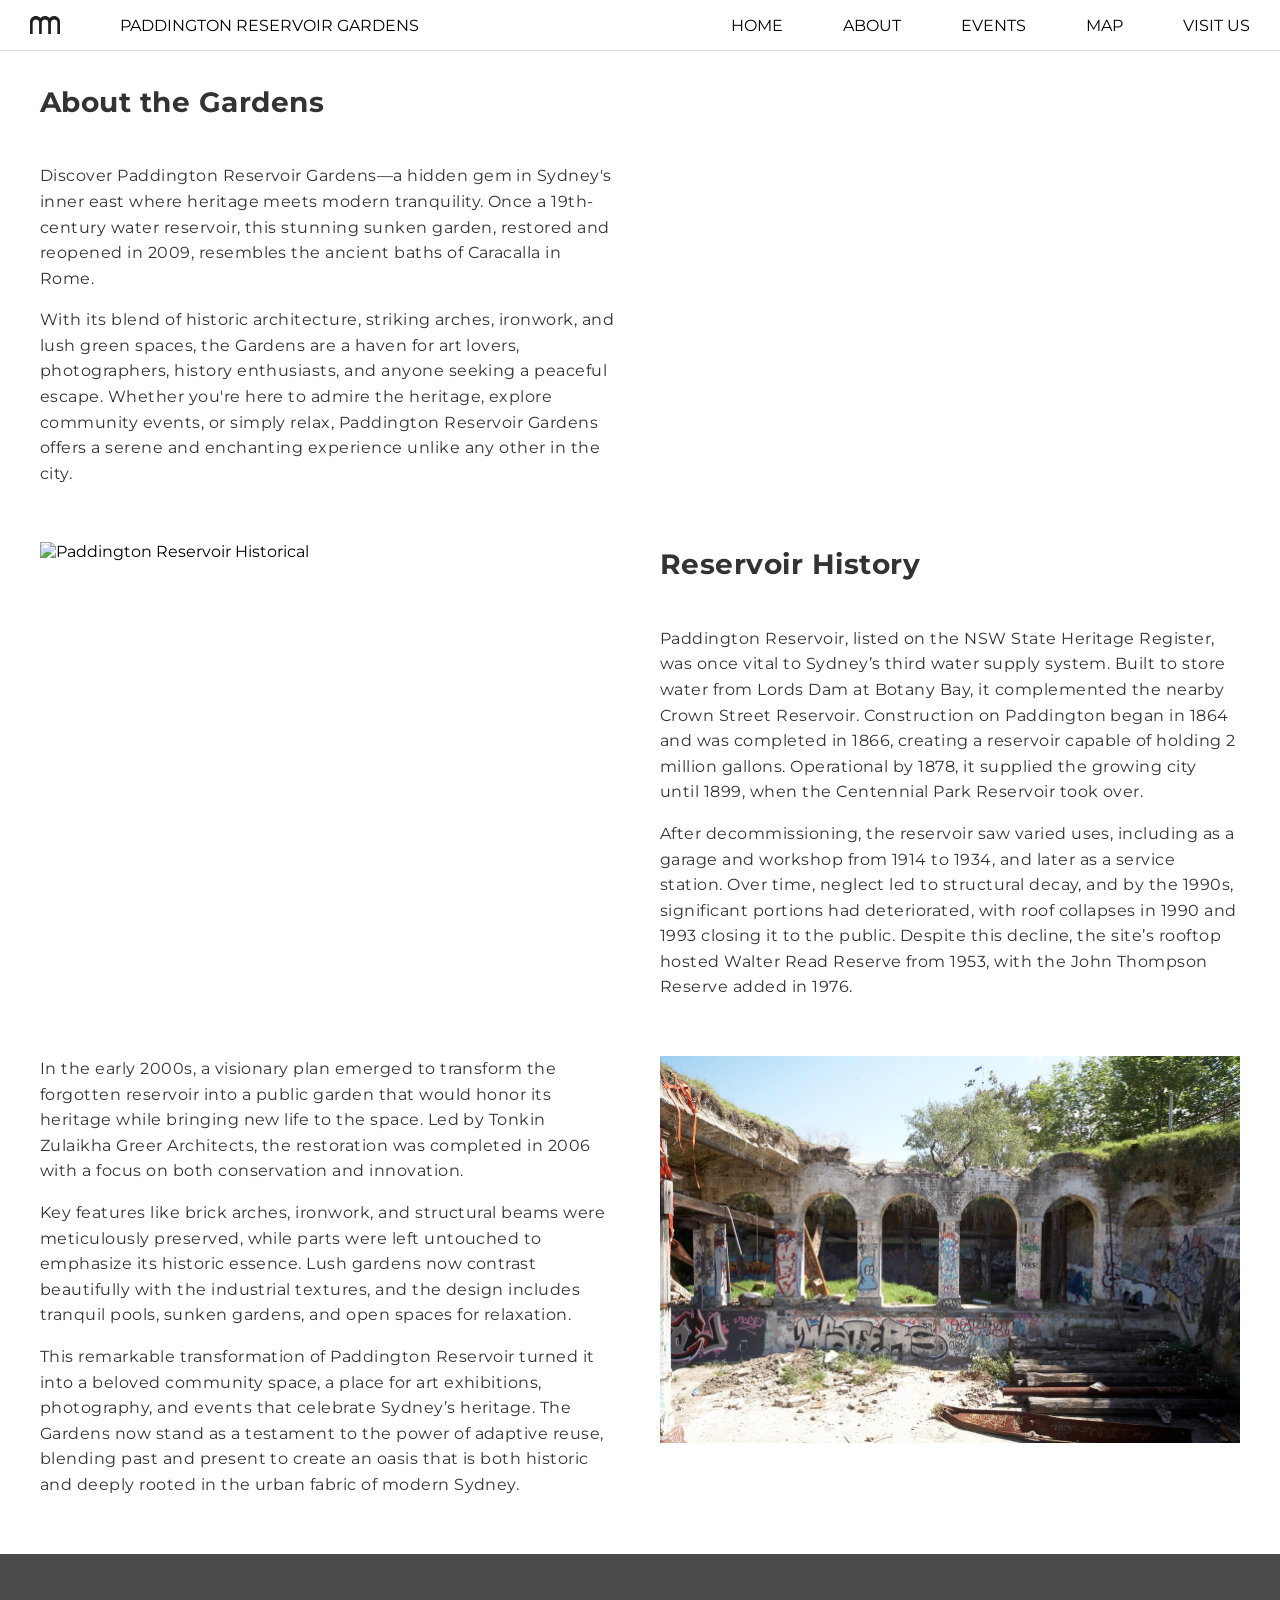
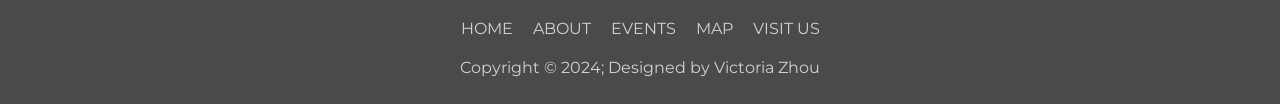
==== About.html @ a22ade81 "Add files via upload" ====
<!--Declares the language the document will be coded in-->
<!DOCTYPE html>
<!--Sets the language of the document to english-->
<html lang="en">
  <head>
      <!-- Meta information about the document-->
      <!--Sets the character encoding to UTF-8 for web compatibility-->
      <meta charset="UTF-8"> 
      <!--Meta description for Search Engine Optimisation-->
      <meta name="description" content="Paddington Reservoir Gardens">
      <!--Author of the webpage (myself)-->
      <meta name="author" content="Victoria Zhou">
      <!--Responsive design for mobile devices-->  
      <meta name="viewport" content="width=device-width, initial-scale=1.0">
      <!--Title of the webpage displayed in the browser tab-->
      <title>Paddington Reservoir Garden</title>

      <!--Link to Google Fonts for custom typography styles-->
      <link rel="preconnect" href="https://fonts.googleapis.com">
      <link rel="preconnect" href="https://fonts.gstatic.com" crossorigin>
      <link href="https://fonts.googleapis.com/css2?family=Montserrat:ital,wght@0,500;1,500&display=swap" rel="stylesheet">
      
      <!--Link to line awesome icons for social media and other icons-->
      <link rel= "stylesheet" href= "https://maxst.icons8.com/vue-static/landings/line-awesome/line-awesome/1.3.0/css/line-awesome.min.css" >
      
      <!--Link to external CSS stylesheet-->
      <link rel="stylesheet" href="Style.css">
  </head>

  <body>
    <!--The header section which contains the Navbar-->
    <header>  
      <!--Defines the area for navigation-->
      <nav>
        <!--Unordered list for sidebar navigation on smaller screen sizes-->
        <ul class="sidebar">
          <!--Close button in sidebar on smaller screen sizes which closes the sidebar using Javascript-->
          <li onclick=hideSidebar()><a href="#"><svg xmlns="http://www.w3.org/2000/svg" height="26px" viewBox="0 -960 960 960" width="26px" fill="#5f6368"><path d="m256-200-56-56 224-224-224-224 56-56 224 224 224-224 56 56-224 224 224 224-56 56-224-224-224 224Z"/></svg></a></li>
          <li><a href="Home.html">HOME</a></li>
          <li><a href="About.html">ABOUT</a></li>
          <li><a href="Events.html">EVENTS</a></li>
          <li><a href="MAP.html">MAP</a></li>
          <li><a href="Visit.html">VISIT US</a></li>
        </ul>
        
        <!--Container div for aligning content within the navbar-->
        <div class="navbar-container">
          <!--Logo designed by myself which also links to the homepage-->
          <div class="logo">
            <a href="Home.html"><img src="Assets/paddington logo.svg" alt="Logo" style="width: 40px; height: auto;"></a>
          </div>
          <!--Div for the text in the middle of the Navbar-->  
          <div class="middle-section"> PADDINGTON RESERVOIR GARDENS </div>
          <!--Unordered list for main navigation bar for larger screens-->
          <ul>
            <!--Links for the main Navbar, hidden on mobile using Javascript-->
            <li class="hideOnMobile"><a href="Home.html">HOME</a></li>
            <li class="hideOnMobile"><a href="About.html">ABOUT</a></li>
            <li class="hideOnMobile"><a href="Events.html">EVENTS</a></li>
            <li class="hideOnMobile"><a href="MAP.html">MAP</a></li>
            <li class="hideOnMobile"><a href="Visit.html">VISIT US</a></li>
            <div onclick=showSidebar() class="hamburger-menu">
            <!--Hamburger menu icon for toggling the sidebar in mobile view-->
            <a href="#"><svg xmlns="http://www.w3.org/2000/svg" height="26px" viewBox="0 -960 960 960" width="26px" fill="#5f6368"><path d="M120-240v-80h720v80H120Zm0-200v-80h720v80H120Zm0-200v-80h720v80H120Z"/></svg>
            </a>
            </div>
          </ul>
        </div>
      </nav>
      <!--End of header section-->
    </header>

    <!--The main section for presenting detailed historical information about the Paddington Reservoir Gardens -->
    <main>
      <!-- About section with a specific class for styling the historical content -->
      <section class="about-section">
        <!--Container for structuring the historical information allowing it to be styled in CSS-->
        <article class="container">
            <!--Div with class that allows the styling of the first paragraph section providing a brief overview of the Gardens-->
            <div class="AboutParagraph1">
              <!--Heading for the first section of the passage-->
              <h3>About the Gardens</h3>
              <br>
              <!--Paragraphs describing the garden and its appeal-->
              <p >Discover Paddington Reservoir Gardens—a hidden gem in Sydney's inner east where heritage meets modern tranquility. Once a 19th-century water reservoir, this stunning sunken garden, restored and reopened in 2009, resembles the ancient baths of Caracalla in Rome. </p>
              <p>With its blend of historic architecture, striking arches, ironwork, and lush green spaces, the Gardens are a haven for art lovers, photographers, history enthusiasts, and anyone seeking a peaceful escape. Whether you're here to admire the heritage, explore community events, or simply relax, Paddington Reservoir Gardens offers a serene and enchanting experience unlike any other in the city.</p>
            </div>

            <!--Image related to the first 'About the Gardens' section-->
            <!--This image was taken by myself; copyright Victoria Zhou-->
            <figure class="AboutImage1 ">
              <img class="first-image" src="Images/Paddington About Picture 1.JPG" alt="Paddington Resrvoir Gardens Present Day">
            </figure>
            
            <!--Second image of the Gardens, this time providing historical context-->
            <!--This image's copyright is JMD Design-->
            <figure class="AboutImage2"> 
              <img class="second-image" src="Images/Paddington About Picture 3.JPG" alt="Paddington Reservoir Historical">
            </figure>

            <!--Div with class that allows the styling of the second paragraph section providing detailed historical information-->
            <div class="AboutParagraph2">
              <!--Heading for the second section of the passage 'Reservoir History'-->
              <h3>Reservoir History</h3>
              <br>
              <!--Paragraphs about the original purpose of the reservoir and its decline-->
              <p>Paddington Reservoir, listed on the NSW State Heritage Register, was once vital to Sydney’s third water supply system. Built to store water from Lords Dam at Botany Bay, it complemented the nearby Crown Street Reservoir. Construction on Paddington began in 1864 and was completed in 1866, creating a reservoir capable of holding 2 million gallons. Operational by 1878, it supplied the growing city until 1899, when the Centennial Park Reservoir took over.</p>
              <p> After decommissioning, the reservoir saw varied uses, including as a garage and workshop from 1914 to 1934, and later as a service station. Over time, neglect led to structural decay, and by the 1990s, significant portions had deteriorated, with roof collapses in 1990 and 1993 closing it to the public. Despite this decline, the site’s rooftop hosted Walter Read Reserve from 1953, with the John Thompson Reserve added in 1976.</p>
            </div>

            <!--Div with class that allows the styling of the third paragraph section which focuses on the reservoir's restoration-->
            <div class="AboutParagraph3">
              <!--Paragraphs detailing the restoration project-->
              <p>In the early 2000s, a visionary plan emerged to transform the forgotten reservoir into a public garden that would honor its heritage while bringing new life to the space. Led by Tonkin Zulaikha Greer Architects, the restoration was completed in 2006 with a focus on both conservation and innovation. </p>
              <p>Key features like brick arches, ironwork, and structural beams were meticulously preserved, while parts were left untouched to emphasize its historic essence. Lush gardens now contrast beautifully with the industrial textures, and the design includes tranquil pools, sunken gardens, and open spaces for relaxation. </p>
              <p>This remarkable transformation of Paddington Reservoir turned it into a beloved community space, a place for art exhibitions, photography, and events that celebrate Sydney’s heritage. The Gardens now stand as a testament to the power of adaptive reuse, blending past and present to create an oasis that is both historic and deeply rooted in the urban fabric of modern Sydney.</p>
            </div>

            <!--Third image of the Gardens in a state of ruin-->
            <!--This image's copyright is JMD Design-->
            <figure class="AboutImage3">
              <img class="second-image" src="Images/Paddington About Picture 4.jpg" alt="Paddington Reservoir In Ruins">
            </figure>
        </article>
       </section>
       <!--End of main section-->
    </main>

   <!--Footer containing social media links, navigation links, and copyright-->
  <footer>
    <!--Unordered list for social media icons for Instagram, Twitter and Facebook with links that link to sites-->
    <ul class="social-icon">
      <li><a href="https://www.instagram.com/explore/locations/113509/paddington-reservoir-gardens/"><i class="lab la-instagram"></i></a></li>
      <li><a href="https://x.com/AdaptiveReuse/status/1639824423577595910"><i class="lab la-twitter"></i></a></li>
      <li><a href="https://www.facebook.com/pages/Paddington%20Reservoir%20Gardens/176541355803642/"><i class="lab la-facebook"></i></a></li>
    </ul>
    <!--Unordered list for footer navigation with quick links to the other pages-->
    <ul class="menu">
      <li><a href="Home.html">HOME</a></li>
      <li><a href="About.html">ABOUT</a></li>
      <li><a href="Events.html">EVENTS</a></li>
      <li><a href="MAP.html">MAP</a></li>
      <li><a href="Visit.html">VISIT US</a></li>
    </ul>
    <!--Copyright information and credit-->
    <p>Copyright © 2024; Designed by Victoria Zhou</p>
  </footer>  

    <!--Javascript for toggling the sidebar on and off on smaller screens especially for mobile screens-->
    <script> 
      //Function to display the sidebar when the hamburger menu is clicked
      function showSidebar(){
        const sidebar = document.querySelector('.sidebar')
        sidebar.style.display = 'flex'
      }

      //Function to hide the sidebar when the close button inside the sidebar is clicked
      function hideSidebar(){
        const sidebar = document.querySelector('.sidebar')
        sidebar.style.display = 'none'
      }
    </script>
        
  </body>
---- Style.css ----
/* Resets default styles for all elements*/
* {
  margin: 0; /* Removes default margin from all elements */
  padding: 0; /* Removes default padding from all elements */
  max-width: 100%; /* Limits the max width of all elements to the viewport */
  box-sizing: border-box; /* Simplifies layout management by ensuring specified widths and heights remain consistent*/
  scroll-behavior: smooth; /* Enables smooth scrolling for internal links so page scrolls smoothly to target section*/
}

body {
  font-family: "Montserrat", sans-serif; /* Sets the font to "Montserrat" for the entire document */
  background-color: white; /* Sets the background colour of the body to white */
  overflow-x: hidden; /* Hides horizontal overflow to prevent scrollbars */
}

.background-container{
  height: 100vh; /* Sets height of the background container to 100 viewport height */
  /* This background image was taken by myself; Copyright Victoria Zhou */
  background-image: linear-gradient(rgba(0, 0, 0, 0.5), rgba(0, 0, 0, 0.5)), url("Images/Paddington\ Landing\ Page.JPG"); 
  /* Inserts the background image and sets gradient overlay for greater contrast */
  background-size: cover; /* Ensures the background image covers the entire container */
  background-repeat: no-repeat; /* Prevents the background image from repeating */
  background-position: center; /* Centres the background image */
  
}

/* Navbar container styling */
.navbar-container {
  display: flex; /* uses flexbox to set the contents with flexible properties  */ 
  justify-content: space-between; /* Distributes items evenly */
  align-items: center; /* Vertically centres items */
  background-color: white; /* Sets background colour to white */
  border-bottom: 1px solid #ddd; /* Adds a light gray border at the bottom of the Navbar */
  z-index: 100; /* Ensures the Navbar appears above all other content */
  top: 0; /* Positions the Navbar at the top */
  position: fixed; /* Fixes the Navbar at the top of the viewport */
  width: 100%; /* Ensures navbar spans across the full width of the viewport */
 }

 /* Logo styling within the Navbar */
.logo { 
  height: 50px; /* Sets a fixed height for the logo at 50px */ 
  min-width: 90px; /* Sets a minimum width for the logo at 90px */
}

/* Middle section (Paddington Reservoir Gardens title) styling of the navbar */
.middle-section {
  margin-left: 30px; /* Adds 30px margin to the left */
  white-space: nowrap;/* Prevents text wrapping so that it stays a single line */
  text-align: center; /* Centres text */
}

/* Navigation styling */ 
nav ul{
  width: 100%; /* Sets the width of the navigation list */
  list-style: none; /* Removes default list styling like the underlines */
  display: flex; /* uses flexbox to set the contents with flexible properties */
  justify-content: flex-end; /* Aligns items to the right */
  align-items: center; /* Vertically centres the items */
}

nav li{
  height: 50px; /* Sets fixed height of 50px for navigation items */
}

nav a{
  height: 100%; /* Makes the anchor tag fill the full height of the list item */
  padding: 0 30px; /* Adds horizontal padding of 30px */
  text-decoration: none; /* Removes underline from links */
  display: flex; /* Uses flexbox for layout */
  align-items: center; /* Vertically centres text within links */
  color: black; /* Sets text colour to black */
}

/* Hover effect for navigation links */
nav ul li a:hover {
  background-color: #b3db9a; /*Changes background colour to light green on hover */
}

/* Hover effect for hamburger menu */
.hamburger-menu:hover{
  background-color: #b3db9a; /* Changes background colour on hover to light green */
  height: 50px; /* Sets a fixed height of 50px */
}

/* Sidebar styling for mobile version of the menu */
.sidebar {
  position: fixed; /* Fixes the sidebar to the right */
  top: 0; /* Positions sidebar to the top */
  right: 0; /* Positions sidebar to the right */
  height: 100vh; /* Sets full viewport height */
  width: 250px; /* Sets fixed width at 250px */
  z-index: 999; /* Ensures sidebar appears above all other content */
  background-color: rgba(255,255,255,0.8); /* Sets a semi-transparent background */
  backdrop-filter: blur(10px); /* Adds a blur effect to the background */
  box-shadow: -10px 0 10px rgba(0,0,0,0.1); /* Adds a shadow effect */
  display: none; /* Hides sidebar by default */
  flex-direction: column; /* Stacks items vertically */
  align-items: flex-start; /* Aligns items to the start on the cross axis*/
  justify-content: flex-start; /* Aligns items to the start on the main axis*/
}

/* List styling within the sidebar */
.sidebar li {
  width: 100%; /* Sets width to fill the sidebar */
}

.sidebar a {
  width: 100%; /*Sets anchor tag width to fill the sidebar item */

}

/* Hamburger menu styling for mobile navigation */
.hamburger-menu{
  display: none; /* Hides hamburger menu by default */
}

/* Hero section styling */
.hero-container {           
  justify-content: flex-start; /* Align text to the left */
  align-items: flex-start; /* Aligns items to the top */
  height: 100vh; /* Hero section fills full height of the viewport */
  width: 80vh; /* A fixed width of 80 viewport height has been set */
  padding-top: 120px; /* Adds top padding of 120px */
  padding-left: 40px; /* Adds left padding of 40px */
}

/* Text styling in the hero section */
.hero-text {
  color: white; /* Sets text colour to white */
  max-width: 80%;  /* Limits the width of the hero text to 80% of the screen */
  overflow: hidden; /*Hides overflow text */
}

/* Headings and paragraph styles in the hero text */
.hero-text h1 {
  font-size: 2.5rem; /* Sets the font size for h1 to 2.5rem */
  font-weight: bold; /* makes h1 bold */
}

.hero-text h2 {
  font-size: 1.8rem; /* Sets font size to 1.8rem for h2 */
}

.hero-text p {
  font-size: 1rem; /* Sets font size for paragraph text to 1rem */
}

/* Overview text (second text section) styling */ 
.overview-text {
  position: absolute; /* Positions absolutely within the container so it doesn't affect the positioning of other elements */
  bottom: 100px; /* Positions from the bottom at 100px */
  right: 20px; /* Positions from the right at 20px */
  color: white; /* Sets text colour to white */
  font-size: 1.5rem; /* Sets font size to 1.5rem */
  text-align: right; /* Aligns text to the right */
  z-index: 1; /* Z-index places it above other elements */
}

/* Wrapper for the text content */
.text-wrapper {
  max-width: 500px; /* Sets a maximum width for the text wrapper at 500px */
  text-align: left; /* Aligns text to the left */
  padding: 40px; /* Adds 40px of padding on all sides */
}

/* Keyframes for scroll-down button animation */
@keyframes scroll-down {
  0%{
      transform: translateY(20%); /* Starts with a downward position */
      opacity: 0; /* Starts invisible */
  }
  50% {
      transform: translateY(-20%); /* Moves upward */
      opacity: 1; /* Becomes visible */
  }
  100% {
      transform: translateY(20%); /* Moves downward again */
      opacity: 0; /* Becomes invisible again */
  }
}

/* Scroll-down button styling */
.scroll-down {
  width: 30px; /* Sets width of button at 30px */
  height: 60px; /* Sets height of button at 60px */
  display: grid; /* Uses grid layout, allowing for 2D arrangement of rows and columns */
  place-content: center; /* Centres content */
  font-size: 30px; /* Sets size of button at 30px */
  color: white; /* Sets button colour to white */
  border: 3px solid rgba(255,255,255, 0.4); /* Adds a border with transparency */
  border-radius: 100px; /* Rounds corners by 100px*/ 
  position: absolute; /* Positions absolutely meaning it won't affect the layout of other elements*/
  bottom: 48px; /* Positions 48px from the bottom */
  left: 50%; /* Centres horizontally */
  text-decoration: none; /* Removes underline from link */ 
}

/* Animation applied to scroll-down icon */ 
.scroll-down .las {
  animation: scroll-down 2s ease infinite; /* Applies scroll-down animation infinitely */
}

/* Styling of title of gallery */
.gallery-title {
  display: block; /* Displays as block element so it can have margin and padding applied */
  font-weight: 700; /* Sets font-weight to bold */
  font-size: 40px; /* Sets font size to 40px */
  padding-top: 70px; /* Adds top padding of 70px */
  padding-left: 50px; /* Adds left padding of 50px */
}

/* Gallery styling */
.gallery{
  max-width: 1000px; /* Sets a maximum width of 1000px for the gallery */
  display: flex; /* uses flexbox to set the contents with flexible properties */
  overflow-x: scroll; /* Enables horizontal scrolling */
}

/* Gallery item styling */
.gallery div{
  width: 100%; /* Sets width to fill the gallery */
  display: grid; /* Uses the grid layout, allowing for 2D arrangement of rows and columns*/
  grid-template-columns: auto auto auto; /* Creates three equal columns */
  grid-gap: 20px; /* Applies a grid gap between the items of 20px */
  padding-bottom: 20px; /* Bottom padding used for spacing between the gallery and footer */
  flex: none; /* Ensures the item does not grow or shrink in a flex container */
}

/* Gallery image styling */
.gallery div img{
  border-radius: 20px; /* Rounds the corners of the images by 20px */
  width: 100%; /* Sets image width to fill its container */
  height: 400px; /* Fixes image height to 400px */
  object-fit: cover; /* Ensures the image covers the area without distorting the aspect ratio */
  overflow: hidden; /* Prevents content from overflowing from the image container */
  transition: transform 0.5s; /* Adds a smooth zoom effect on hover */
}

/* Styling the gallery webkit */
.gallery::-webkit-scrollbar{
  display: none; /* Hides the scrollbar for a cleaner look */
}

/* Styling the positions of the images */
.gallery-wrap{
  display:flex; /* uses flexbox to set the contents with flexible properties */
  align-items: center; /* Centres items vertically within the container */
  justify-content: center; /* Centres items horizontally within the container */
  margin: 5% auto; /* Adds 5% margin on the top and bottom and auto centres it horizontally within its parent container */
}

/* Styling the back button and forward button on the gallery */
#backBtn, #forwardBtn{
  width: 50px; /* Sets the button width for consistent sizing */
  cursor: pointer; /* Changes cursor to pointer on hover for clickability */
  margin: 40px; /* Adds margins of 40px around the buttons for separation */
}

/* Styling the hover and transform in the gallery */
.gallery div img:hover{
  cursor:pointer; /* Adds pointer cursor on hover */
  transform: scale(1.1) /* Scales the image for a zoom effect */
}

/* Styling the footer */
footer {
position: relative; /* Position set to relative to allow it to be positioned relative to its original place in the document flow */
width: 100%; /* Sets the span of the footer to full width */
background: #4A4A4A; /* Dark background for contrast */
height: 150px; /* Fixed height at 150px for consistency */
display: flex; /* Enables flexbox layout for arranging items within the footer */
justify-content: center; /* Horizontally centres items in the footer */
align-items: center; /* Vertically centres items in the footer */
flex-direction: column; /* Stack elements vertically */
}

/* Styling that positions social icons and menu links */
footer .social-icon, 
footer .menu {
  position: relative; /* Position set to relative to allow it to be positioned relative to its original place in the document flow */
  display: flex; /* Enables flexbox layout for easier alignment of items */
  justify-content: center; /* Horizontally centres items within the container */
  align-items: center; /* Vertically centres items within the container */
  margin: 10px 0; /* Adds vertical spacing (10px) on top and bottom to separate elements from others */
  flex-wrap: wrap; /* Allows items to wrap onto the next line if they exceed the container's width */
}

/* Styling the social-icon and menu */
footer .social-icon li,
footer .menu li {
  list-style: none; /* Removes default list bullet points for list items */
}

/* styling social icons in the footer */
footer .social-icon li a {
  font-size: 2em; /* Increases font size to 2em, making icons more prominent */
  color: #fff; /* Sets text colour to white */
  margin: 0 10px; /* Adds 10px of horizontal space on each side of each icon for better spacing */
  display: inline-block; /* Makes the element respect padding and margin settings for animations */
  transition: 0.5s; /* Smoothly transitions properties over 0.5 seconds */
}

/* Styling the social icons to give the icons a floating appearance when hovered over */
footer .social-icon li a:hover {
  transform: translateY(-10px);  /* Moves the icon 10px upwards when hovered */
}

/* Styling footer menu links */
footer .menu li a {
  font-size: 1em; /* Sets font size to 1em for readability */
  color: #fff; /* Ensures the link text colour is white */
  margin: 0 10px; /* Adds 10px of space on each side of the links for even spacing */
  display: inline-block; /* Makes each link respect margins and align horizontally */
  transition: 0.5s; /* Smooth transition effect for opacity on hover */
  text-decoration: none; /* Removes the default underline from links */
  opacity: 0.75; /* Sets an initial transparency for subtle visual effect */
}

/* Styling footer menu links to be more interactive by giving visual feedback */ 
footer .menu li a:hover {
  opacity: 1; /* Increases opacity to full visibility when hovered */
}

/* Styles the paragraph text in the footer (copyright attribution) */
footer p {
  color: #fff; /* Sets text colour to white for contrast against the footer background */
  text-align: center; /* Centres the paragraph text horizontally */
  margin-top: 10px; 
  margin-bottom: 10px; /* Adds vertical spacing to separate the paragraph from other footer elements */
  font-size: 1em; /* Sets a readable font size at 1em */
  opacity: 0.75; /* Adds a slight transparency for a less prominent appearance */
}

/* Styling the container for the about section to set up a grid layout for paragraph and image elements */
.container {  
  display: grid; /* Enables CSS Grid for flexible, 2D layout */
  grid-template-columns: 1fr 1fr; /* Defines a two-column grid with each column taking up an equal fraction */
  gap: 40px 40px; /* Sets 40px spacing between columns and rows */
  padding-left: 40px; /* Adds 40px padding on the left for spacing */
  padding-right: 40px; /* Adds 40px padding on the right for spacing */
  padding-bottom: 40px; /* Adds 40px padding at the bottom for spacing */
  align-items: start; /* Aligns items at the start of each cell vertically */
  grid-auto-flow: row; /* Arranges grid items by row, filling rows before creating new rows */
  grid-template-areas: /* Defines custom grid areas for specific item placement */
    "AboutParagraph1 AboutImage1 "
    "AboutImage2 AboutParagraph2"
    "AboutParagraph3 AboutImage3";
}

/* Styling the paragraphs in the container to add spacing for each paragraph to serve as a line break */
.container p{
  padding-bottom: 1em; /* Adds 1em space below paragraphs to separate them vertically */
}

/* Styling the images so that they are responsive and fit in the grid */
.AboutImage1 img, .AboutImage2 img, .AboutImage3 img {
  width: 100%; /* Makes images fully responsive to container width */
  height: auto; /* Adjusts height to maintain image aspect ratio */
  max-width: 100%; /* Ensures images don’t exceed container width */
  object-fit: cover; /* Ensures images cover the container without distortion */
  display: flex; /* Provides flexible alignment if needed */
  align-items: center; /* Centres images vertically if contained in a flex layout */
}

/* Styling for about paragraph 1 */
.AboutParagraph1 {  
  font-size: 1.5rem; /* Sets font size to 1.5rem for readability */
  line-height: 1.6; /* Increased line spacing for readability */
  letter-spacing: 0.02em; /* Adds slight letter spacing for improved clarity */
  color: #333; /* Dark color for high contrast */
  text-align: left; /* Aligns text to the left */
  padding-top: 80px; /* Adds 80px padding on top of the paragraph for spacing */
  /* padding-left: 40px;
  padding-right: 40px; */
}

/* Styling for about image 1 */
.AboutImage1  { 
  grid-area: AboutImage1 ; /* Assigns each image to a specific grid area for custom layout */
}

/* Styling for about image 2 */
.AboutImage2 { 
  grid-area: AboutImage2; /* Assigns each image to a specific grid area for custom layout */
}

.AboutParagraph2 { 
  font-size: 1.5rem; /* Sets font size to 1.5rem for readability */
  line-height: 1.6; /* Increased line spacing for readability */
  letter-spacing: 0.02em; /* Adds slight letter spacing for improved clarity */
  color: #333; /* Dark color for high contrast */
  text-align: left; /* Aligns text to the left */
}

/* Styling for about image 3 */
.AboutParagraph3 { 
  font-size: 1.5rem; /* Sets font size to 1.5rem for readability */
  line-height: 1.6; /* Increased line spacing for readability */
  letter-spacing: 0.02em; /* Adds slight letter spacing for improved clarity */
  color: #333; /* Dark color for high contrast */
  text-align: left; /* Aligns text to the left */
}

.AboutImage3 { 
  grid-area: AboutImage3; /* Assigns each image to a specific grid area for custom layout */
}

/* General paragraph styling */
p {
  font-size: 1rem; /* Sets default font size for paragraph text */
}

/* Events heading styling to create a visually distinct section start */
.events-header h1 {
  font-size: 2.5em;
  padding-top: 100px; /* Adds 100px space above the heading */
  padding-left: 80px; /* Adds 100px space above the heading */
}

/* Events container styling for flex layout */
.events-container{
  display: flex; /* Enables flexbox layout for arranging child elements */
  justify-content: space-between;  /* Distributes child elements evenly, with space in between */
  flex-wrap: wrap; /* Allows child elements to wrap to a new line if container width is exceeded */
  margin-top: 100px; /* Adds spacing above the container */
  margin: 70px; /* Adds 70px of space on all sides */
}


/* Styling individual event card */
.card{
  flex: 1 1 30%; /* Sets flexible basis of 30% width for each card */
  width: 325px; /* Limits card width to 325px for a consistent layout */
  overflow: hidden;  /* Hides overflow content */
  margin: 20px; /* Adds 20px margin around each card for spacing */
  max-width: 100% /* Ensures card doesn’t exceed container width */
}

/* Image styling within cards */
.card img{
  width: 100%; /* Images span full width of the card */
  height: 250px; /* Fixes image height to 250px */
  object-fit: cover; /* Scales image to cover the space without distortion */
}

/* Giving date and type elements flex layout */
.date-type {
  display: flex; /* Enables flex layout for items inside date-type */
  align-items: center; /* Centres items vertically */
  justify-content: space-between; /* Places space between items */
}

/* Styling for events-title and head-on to provide distinct typography */
.events-title {
  font-size: 30px; /* Large font size at 30px for visibility */
  font-weight: 700; /* Bold font for emphasis */
  padding-bottom: 20px; /* Adds spacing below the title of 20px */
  padding-top: 20px; /* Adds spacing above the title of 20px */ 
}

.card-content .events-title{
  text-decoration: none; /* Removes underline from text */
  font-size: 30px; /* Large font size at 30px for visibility */
  font-weight: 700; /* Bold font for emphasis */
  padding-bottom: 20px; /* Adds spacing below the title of 20px */
  padding-top: 20px; /* Adds spacing above the title of 20px */ 
  color: black; /* Changes text colour to black */
  display: inline-block; /* Allows user to apply padding as expected */
}

.card-content .events-title:hover {
  color: green; /* Hover colour will be green */
}

.head-on {
  font-size: 20px; /* Medium font size of 20px for readability */
  font-weight: 400; /* Normal font weight */
  padding-bottom: 20px; /* Adds spacing below */
}

/* styling for view details button */ 
.btn {
  background-color: transparent; /* Transparent background for minimal styling */
  text-decoration: none; /* Removes underline from text */
  color: black; /* Black text for visibility */
  font-weight: 700; /* Bold font weight for emphasis */
  font-size: 16px;
}

.btn:hover {
  color: green; /* Changes text color to green on hover for visual feedback */
}

/* styling the map-section layout */
.map-section {
  min-height: 90vh; /* Sets minimum height to 90% of the viewport height */
  display: flex; /* Uses flexbox for layout */
  align-items: center; /* Centres items vertically within the section */
  justify-content: center; /* Centres items horizontally */
  gap: 5em; /* Adds a 5em space between child elements */
  padding: 0px 20px; /* Adds horizontal padding to the section of 20px */
}

/* Container and text styling */
.box {
  max-width: 600px; /* Limits the width of the box for readability */
}

.box h1{
  font-size: 4em; /* Large font size for main heading */
}

.box p{
  padding-top: 30px; /* Adds spacing above paragraph text */
  font-size: 1em; /* Sets font size for paragraph text */
  letter-spacing: 0.02em; /* Adds slight letter spacing */
  line-height: 1.6; /* Improves readability with increased line height */
}

/* iframe styling for interactive map */
iframe{
  border-radius: 2em; /* Adds rounded corners of 2em to the iframe for a softer appearance */

}

.map-container {
  width: 100%; /* Ensures the container takes full width */
  max-width: 100vw; /* Limits width to full viewport width */
  padding: 0 1rem; /* Adds a bit of padding to the sides */
}

.map-container h1 {
  padding-left: 50px; /* Adds left padding of 50px to position the heading */
  padding-bottom: 20px; /* Adds space below the heading of 20px */
  font-size: 1.8em; /* Sets heading size at 1.8em*/
  margin-bottom: 1rem; /* Adds spacing after heading at 1rem*/
}

/* Attraction name text styling */
.attraction-name i{
  font-size: 1.2rem; /* Sets icon font size */
}

.attraction-name span{
  font-style: italic; /* Italicizes text for visual emphasis */
}

/* Styling grid layout for nearby-grid */
.nearby-grid{
  display: grid; /* Uses grid layout for structuring items */
  grid-template-columns: repeat(4, 1fr); /* Sets a 4-column layout */
  gap: 1rem; /* Adds spacing between grid items */
  padding-left: 50px; /* Adds padding on the left side */
  padding-right: 50px; /* Adds padding on the right side */
  padding-bottom: 100px; /* Adds padding at the bottom */
}

/* Styling images in nearby-cards */
.nearby-grid .nearby.cards img {
  width: 100%; /* Ensures images span full width of grid item */
  height: 200px; /* Fixes image height */
  object-fit: cover; /* Ensures images cover space without distortion */
  border-radius: 10px; /* Optional: to round the corners */
  cursor: pointer; /* Adds pointer cursor on hover */
}

/* Styling the attraction names with alignment, spacing and interactivity */
.attraction-name {
  font-size: 1.2em; /* Sets size for attraction names at 1.2em */
  padding-top: 1rem; /* Adds space above the name at 1rem */
  text-align:left; /* Aligns text to the left */
  display: flex; /* Flexbox for icon and text alignment */
  align-items: center; /* Centres items vertically */
  gap: 0.5rem; /* Adds space between icon and text */
  /*cursor: pointer; /* Adds pointer cursor for interactive feel */
}

/* Styling the header of the visit section */
.visit-header {
  padding-top: 100px; /* Adds top padding of 100px */
  padding-bottom: 60px; /* Adds bottom padding of 60px */
  padding-left: 40px; /* Adds left padding of 40px */
  padding-right: 20px; /* Adds right padding of 20px */
 }

 /* Styling the section of text under the header */
 .opening-info {
  padding-top: 0px; /* No padding at the top */
  padding-right: 20px; /* Adds right padding of 20px */
 }

 /* Styling the text and pictures into two columns with structured padding and alignment */
.visit-us-paragraph-picture {
  display: grid; /* Uses grid for structured layout */
  padding-top: 80px; /* Adds top padding of 80px */
  grid-template-columns: auto auto; /* Creates two equal-width columns */
  gap: 10px 100px; /* Adds horizontal of 10px and vertical gap of 100px*/ 
  padding-right: 40px; /* Adds right padding */
  align-items: start; /* Aligns items at the top */
  grid-auto-flow: row; /* Places items in rows */
  grid-template-areas: 
  "visit-header visit-image-container" /* Defines custom grid areas */
} 

/* Visit image styling */
.visit-image-container img {
  padding-left: 40px; /* Adds left padding of 40px */
  width: 100%; /* Makes image responsive */
  height: auto; /* Maintains aspect ratio */
  max-width: 100%; /* Prevents image from exceeding container width */
  object-fit: cover; /* Ensures image covers space proportionally */
  display: flex;  /* Sets the display to flex, allowing alignment adjustments */
  align-items: center; /* Centres image within flex container */
  margin-bottom: 50px; /* Adds space below image of 50px */
}

/* Visit header styling */
.visit-header {  
  font-size: 1.5rem; /* Sets font size for the header at 1.5rem */
  line-height: 1.6; /* Improves readability with increased line spacing */
  letter-spacing: 0.02em; /* Adds slight spacing between letters */
  color: #333; /* Sets text color to dark gray */
  text-align: left; /* Aligns text to the left */
  padding-top: 80px; /* Adds padding of 80px above the header */
}

/* Visit image container grid area */
.visit-image-container {
  grid-area: visit-image-container; /* Sets the grid area for the visit image container */
}

/* Features section padding */
 .features {
  padding-top: 0px; /* No padding added to the top */
  padding-bottom: 150px; /* Adds 150px padding at the bottom */
  padding-left: 40px; /* Adds padding of 40px on the left side */
  padding-right: 20px; /* Adds padding of 20px on the right side */
  padding-bottom: 25px; /* Adds padding of 25px at the bottom */
 }

/* Card container layout */
.card-container{
  display: flex; /* Sets flexbox for the container layout */
  position: relative; /* Sets positioning relative for positioning inner elements */
  justify-content: center; /* Centres all items horizontally */
  align-items: center; /* Centres items vertically within the container */
  flex-wrap: wrap; /* Allows items to wrap to the next line if they don't fit */
  padding-bottom: 50px; /* Adds 50px padding at the bottom of the container */
}

/* Visit box (individual card) styling */
.card-container .visit-box{
  width:300px; /* Sets fixed width of each card */
  height: 350px; /* Sets fixed height of each card */
  border-radius: 10px; /* Rounds the card corners with a radius of 10px */
  background-color: #fff; /* Sets card background color to white */
  margin: 20px; /* Adds 20px margin around each card */
  position: relative; /* Relative positioning for child element adjustments */
  box-shadow: 0px 0px 8px rgba(0, 0, 0, 0.2); /* Adds a subtle shadow around the card */

}

/* Content inside each visit box */
.card-container .visit-box .box-content {
  display: flex; /* Uses flexbox layout */
  flex-direction: column; /* Stacks items vertically */
  align-items: center; /* Centres items horizontally */
  text-align: center; /* Centres text within the box */
  height: 100%; /* Makes content span the full height of the box */
  padding: 20px; /* Adds 20px padding around the content */
}

/* Icon styling in the box content */
.card-container .visit-box .box-content .icon{
  font-size: 48px; /* Sets icon font size to 48px */
  padding: 15px; /* Adds padding of 15px around the icon */
}

/* Title styling within box content */
.card-container .visit-box .box-content .title{
  font-size: 24px; /* Sets font size for the title text */
  font-weight: bold; /* Makes the title bold */
  padding: 10px; /* Adds 10px padding around the title */
}

/* Description styling at the bottom of the visit box */
.card-container .visit-box .box-content .description {
  position: absolute; /* Positions the description within the box */
  bottom: 40px; /* Positions description 40px from the bottom of the box */
  max-width: 80%; /* Limits description width to 80% of the container */
  font-size: 14px; /* Sets font size of description text */
  margin-top: auto; /* Automatically adds margin above the description to push it down */
  line-height: 1.6; /* Sets line height for readability */
}

/* Media query for devices with a maximum width of 768px like mobiles and tablets */
@media only screen and (max-width: 768px){

  /* Positions the scroll down indicator to the left at 45% of the background
  This is due to it not being centred when the screen minimises */
  .scroll-down {
    left:45%;
  }

  /* Adds top padding to the gallery title to provide space */
  .gallery-title {
    padding-top: 50px;  /* Reduced margin for mobile devices */
  }
  
  /* Sets the gallery layout to a single column on mobile devices */
  .gallery div {
    grid-template-columns: auto; /* Display one images per row on mobile 
    Due to issues with the Javascript only 2 images will show when scrolled*/
  }
 
  /* Sets a fixed height for images in the gallery to maintain uniformity */
  .gallery div img{
    height: 300px;
  }

   /* Adds vertical margin to the gallery wrapper for spacing */
  .gallery-wrap{
    margin: 40px 0px; /* Provides vertical spacing of 40px around the gallery */
  }

  /* Styles for the navigation buttons */
  #backBtn, #forwardBtn{
    margin: 10px; /* Adds margin around buttons */
    width: 40px; /* Sets a fixed width for buttons */

  }

   /* Styles the gallery container to allow horizontal scrolling */
  .gallery{
    display: flex; /* Uses flexbox for layout */
    overflow: hidden; /* Hides overflow to create a clean look */
    position: relative; /* Enables child elements to be positioned absolutely within this element */
    width: 100%; /* Ensures the gallery takes the full width of the parent */
  }

  /* Sets up the individual gallery divs for scrolling */
  .gallery div{
    display: flex; /* Uses flexbox for child image alignment */
    transition: transform 0,5s ease; /* Smooth transition for image scrolling */
  }

  /* Styles for each span in the gallery for sliding effects */
  .gallery span{
    min-width: 100%; /* Each span takes the full width of the gallery */
    flex-shrink: 0; /* Each span takes the full width of the gallery */
    display: none; /* Initially hides all spans */

  }

  /* Displays the first span in the gallery */
  .gallery span:first-child{
    display: block; /* Only the first image is visible */
  }

  /* Hides elements with this class on mobile devices */
  .hideOnMobile{
    display: none; /* Ensures these elements do not show on smaller screens */
  }

  /* Shows the hamburger menu for mobile navigation */
  .hamburger-menu{
    display: block; /* Makes the hamburger menu visible */
  }

  /* Adjusts hero text sizes for mobile devices */
  .hero-text h1 {
    font-size: 2rem; /* Sets font size for the main heading to 2rem*/
  }
  .hero-text h2 {
    font-size: 1.4rem; /* Sets font size for the subheading to 1.4rem*/
  }

  /* Hides the middle section of the Navbar on mobile devices */
  .middle-section {
    display: none; /* Prevents the middle section from displaying */
  }

  /* Sets sidebar width to full on mobile devices */
  .sidebar{
    width: 100%; /* Ensures sidebar takes full width */
  }

  /* Adjusts background position for better appearance on smaller screens */
  .background-container {
    background-position: center top; /* Centres the background at the top */
  }

  /* Changes the grid layout of the main about us container for mobile */
  .container {
    grid-template-columns: 1fr; /* Sets single column layout for mobile */
    grid-template-areas:
      "AboutParagraph1"
      "AboutImage1"
      "AboutParagraph2"
      "AboutImage2"
      "AboutParagraph3"
      "AboutImage3"; /* Specifies the order of items in the grid */
  }

  /* Adjusts padding for event header on mobile */
  .events-header h1 {
    padding-top: 80px; /* Adds top padding to 80px */
    padding-left: 40px; /* Adds 40px padding on the left */
  }
  
  /* Sets margin for the event container */
  .events-container {
    margin: 20px; /* Provides uniform margin around the events container */
  }

  /* Adjusts padding for the event titles */
  .events-title {
    padding-top: 10px; /* Adds top padding */
    padding-bottom: 10px; /* Adds bottom padding */
  }

  /* Adjusts bottom padding for the head-on festival name section */
  .head-on {
    padding-bottom: 10px;
  }

  /* Adjusts card layout to full width on smaller screens */
  .card {
    flex: 1 1 100%; /* Full width on smaller screens */      
  }

  /* Adjusts layout for the map section on mobile */
 .map-section {
    flex-direction: column; /* Stacks items vertically */
    gap:1em; /* Adds 1em space between stacked items */
    padding-bottom: 70px; /* Adds padding at the bottom */
  }

   /* Removes padding from the map container */
  .map-container {
    padding: 0px; /* No padding to maximize space */
  }
  
  /* Sets iframe height and width for responsiveness */
  iframe {
    height: 300px; /* Fixed height for iframe */
    width: auto; /* Width adjusts automatically */
  }

/* Styles for heading in the visit us box section */
.box h1 {
  padding-top: 50px; /* Adds top padding of 50px*/
  font-size: 2em; /* Sets larger font size of 2em for headings */
  }

/* Reduces padding in the box for smaller screens */
.box {
  padding: 20px; /* Provides reduced padding for mobile */
  }

  /* Adjusts layout for visit us text and image section on mobile */
.visit-us-paragraph-picture {
  padding-top: 0px; /* Removes top padding */
  grid-template-columns: 1fr; /* Sets single column layout */
  grid-template-areas:
    "visit-header"
    "visit-image-container" /* Specifies order for mobile layout */
}  

/* Sets nearby grid layout to a single column on mobile */
.nearby-grid {
  grid-template-columns: repeat(1, 1fr); /* One column layout for mobile */
}

/* Hides menu items on mobile devices */
.menu li {
  display: none; /* Prevents meny items from displaying on smaller screens */
} 
 
}
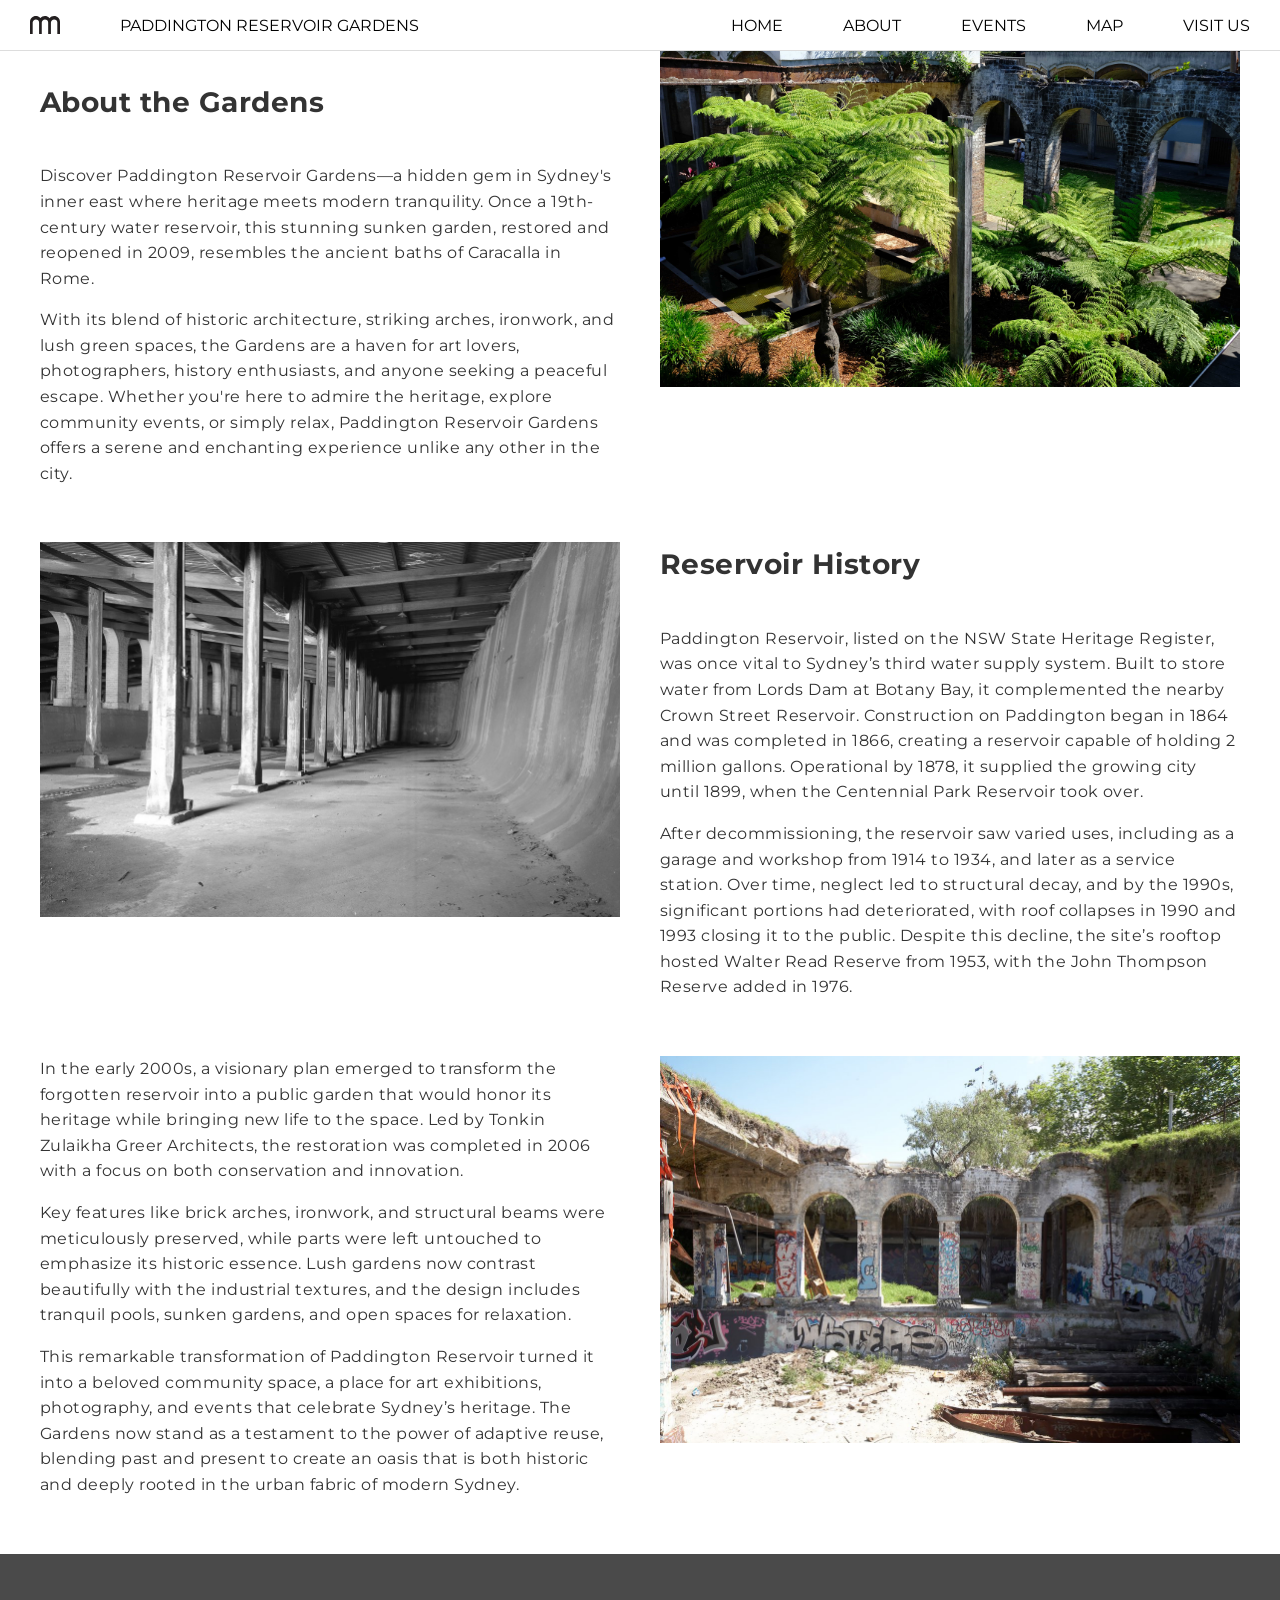
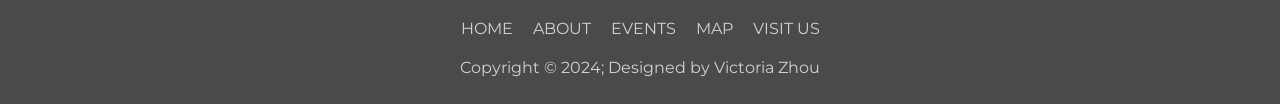
==== commit 71ffda66: "Update About.html" ====
--- a/About.html
+++ b/About.html
@@ -36,7 +36,7 @@
         <ul class="sidebar">
           <!--Close button in sidebar on smaller screen sizes which closes the sidebar using Javascript-->
           <li onclick=hideSidebar()><a href="#"><svg xmlns="http://www.w3.org/2000/svg" height="26px" viewBox="0 -960 960 960" width="26px" fill="#5f6368"><path d="m256-200-56-56 224-224-224-224 56-56 224 224 224-224 56 56-224 224 224 224-56 56-224-224-224 224Z"/></svg></a></li>
-          <li><a href="Home.html">HOME</a></li>
+          <li><a href="index.html">Home</a></li>
           <li><a href="About.html">ABOUT</a></li>
           <li><a href="Events.html">EVENTS</a></li>
           <li><a href="MAP.html">MAP</a></li>
@@ -47,14 +47,14 @@
         <div class="navbar-container">
           <!--Logo designed by myself which also links to the homepage-->
           <div class="logo">
-            <a href="Home.html"><img src="Assets/paddington logo.svg" alt="Logo" style="width: 40px; height: auto;"></a>
+            <a href="index.html"><img src="Assets/paddington logo.svg" alt="Logo" style="width: 40px; height: auto;"></a>
           </div>
           <!--Div for the text in the middle of the Navbar-->  
           <div class="middle-section"> PADDINGTON RESERVOIR GARDENS </div>
           <!--Unordered list for main navigation bar for larger screens-->
           <ul>
             <!--Links for the main Navbar, hidden on mobile using Javascript-->
-            <li class="hideOnMobile"><a href="Home.html">HOME</a></li>
+            <li class="hideOnMobile"><a href="index.html">HOME</a></li>
             <li class="hideOnMobile"><a href="About.html">ABOUT</a></li>
             <li class="hideOnMobile"><a href="Events.html">EVENTS</a></li>
             <li class="hideOnMobile"><a href="MAP.html">MAP</a></li>
@@ -89,13 +89,13 @@
             <!--Image related to the first 'About the Gardens' section-->
             <!--This image was taken by myself; copyright Victoria Zhou-->
             <figure class="AboutImage1 ">
-              <img class="first-image" src="Images/Paddington About Picture 1.JPG" alt="Paddington Resrvoir Gardens Present Day">
+              <img class="first-image" src="Images/Paddington About Picture 1.jpg" alt="Paddington Resrvoir Gardens Present Day">
             </figure>
             
             <!--Second image of the Gardens, this time providing historical context-->
             <!--This image's copyright is JMD Design-->
             <figure class="AboutImage2"> 
-              <img class="second-image" src="Images/Paddington About Picture 3.JPG" alt="Paddington Reservoir Historical">
+              <img class="second-image" src="Images/Paddington About Picture 3.jpg" alt="Paddington Reservoir Historical">
             </figure>
 
             <!--Div with class that allows the styling of the second paragraph section providing detailed historical information-->
@@ -136,7 +136,7 @@
     </ul>
     <!--Unordered list for footer navigation with quick links to the other pages-->
     <ul class="menu">
-      <li><a href="Home.html">HOME</a></li>
+      <li><a href="index.html">HOME</a></li>
       <li><a href="About.html">ABOUT</a></li>
       <li><a href="Events.html">EVENTS</a></li>
       <li><a href="MAP.html">MAP</a></li>
@@ -161,4 +161,4 @@
       }
     </script>
         
-  </body>+  </body>
--- a/Style.css
+++ b/Style.css
@@ -16,7 +16,9 @@
 .background-container{
   height: 100vh; /* Sets height of the background container to 100 viewport height */
   /* This background image was taken by myself; Copyright Victoria Zhou */
-  background-image: linear-gradient(rgba(0, 0, 0, 0.5), rgba(0, 0, 0, 0.5)), url("Images/Paddington\ Landing\ Page.JPG"); 
+   background-image:
+    linear-gradient(rgba(0, 0, 0, 0.5), rgba(0, 0, 0, 0.5)),
+    url("./Images/Paddington Landing Page.jpg");
   /* Inserts the background image and sets gradient overlay for greater contrast */
   background-size: cover; /* Ensures the background image covers the entire container */
   background-repeat: no-repeat; /* Prevents the background image from repeating */
